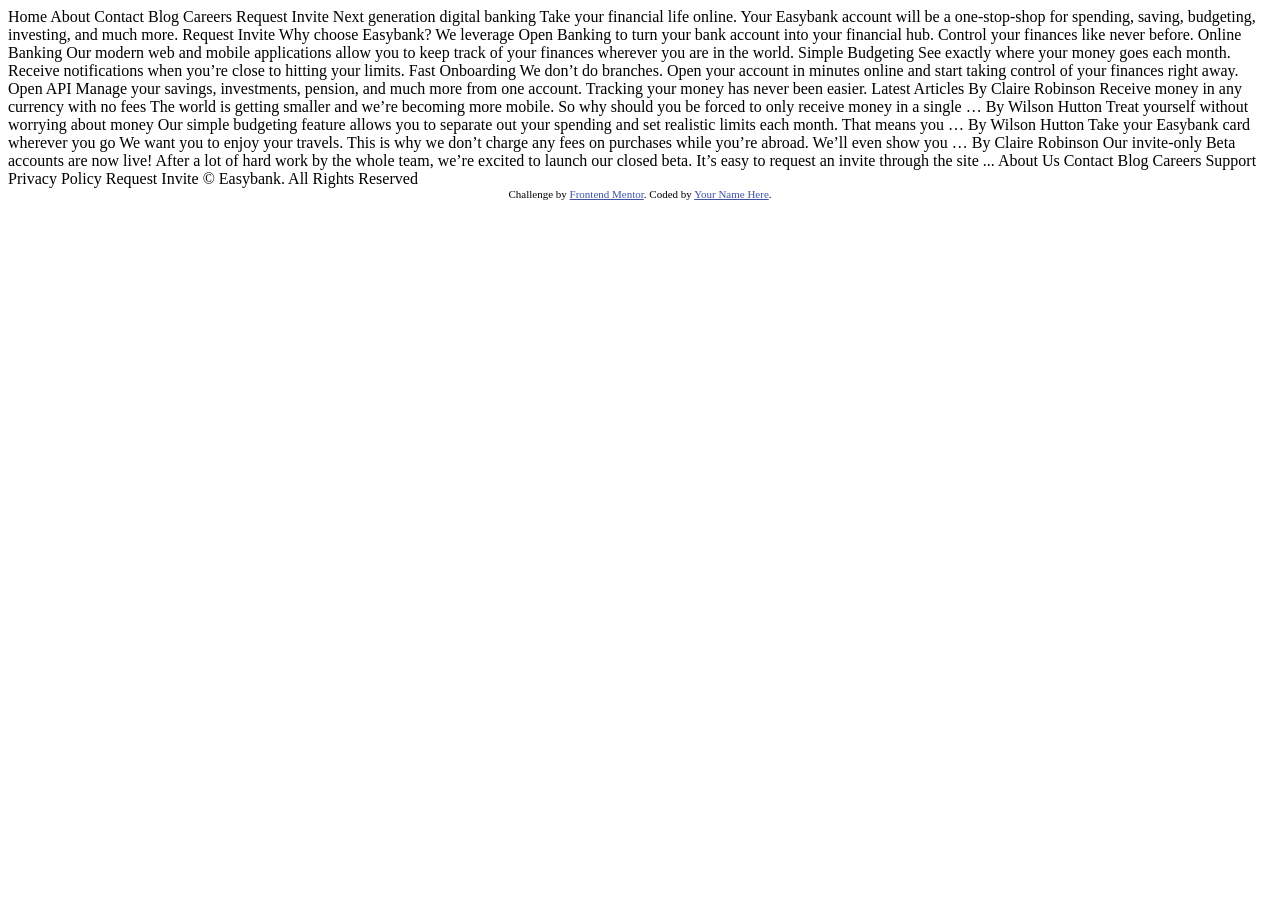
==== index.html @ 7a224f10 "Add" ====
<!DOCTYPE html>
<html lang="en">
<head>
  <meta charset="UTF-8">
  <meta name="viewport" content="width=device-width, initial-scale=1.0"> <!-- displays site properly based on user's device -->

  <link rel="icon" type="image/png" sizes="32x32" href="./images/favicon-32x32.png">
  
  <title>Frontend Mentor | Easybank landing page</title>

  <!-- Feel free to remove these styles or customise in your own stylesheet 👍 -->
  <style>
    .attribution { font-size: 11px; text-align: center; }
    .attribution a { color: hsl(228, 45%, 44%); }
  </style>
</head>
<body>

  Home
  About
  Contact
  Blog
  Careers

  Request Invite



  Next generation digital banking

  Take your financial life online. Your Easybank account will be a one-stop-shop 
  for spending, saving, budgeting, investing, and much more.

  Request Invite



  Why choose Easybank?

  We leverage Open Banking to turn your bank account into your financial hub. Control 
  your finances like never before.

  Online Banking
  Our modern web and mobile applications allow you to keep track of your finances 
  wherever you are in the world.

  Simple Budgeting
  See exactly where your money goes each month. Receive notifications when you’re 
  close to hitting your limits.

  Fast Onboarding
  We don’t do branches. Open your account in minutes online and start taking control 
  of your finances right away.

  Open API
  Manage your savings, investments, pension, and much more from one account. Tracking 
  your money has never been easier.

  

  Latest Articles

  By Claire Robinson
  Receive money in any currency with no fees
  The world is getting smaller and we’re becoming more mobile. So why should you be 
  forced to only receive money in a single …

  By Wilson Hutton
  Treat yourself without worrying about money
  Our simple budgeting feature allows you to separate out your spending and set 
  realistic limits each month. That means you …

  By Wilson Hutton
  Take your Easybank card wherever you go
  We want you to enjoy your travels. This is why we don’t charge any fees on purchases 
  while you’re abroad. We’ll even show you …

  By Claire Robinson
  Our invite-only Beta accounts are now live!
  After a lot of hard work by the whole team, we’re excited to launch our closed beta. 
  It’s easy to request an invite through the site ...

  

  About Us
  Contact
  Blog
  Careers
  Support
  Privacy Policy

  Request Invite

  © Easybank. All Rights Reserved
  
  <div class="attribution">
    Challenge by <a href="https://www.frontendmentor.io?ref=challenge" target="_blank">Frontend Mentor</a>. 
    Coded by <a href="#">Your Name Here</a>.
  </div>
</body>
</html>
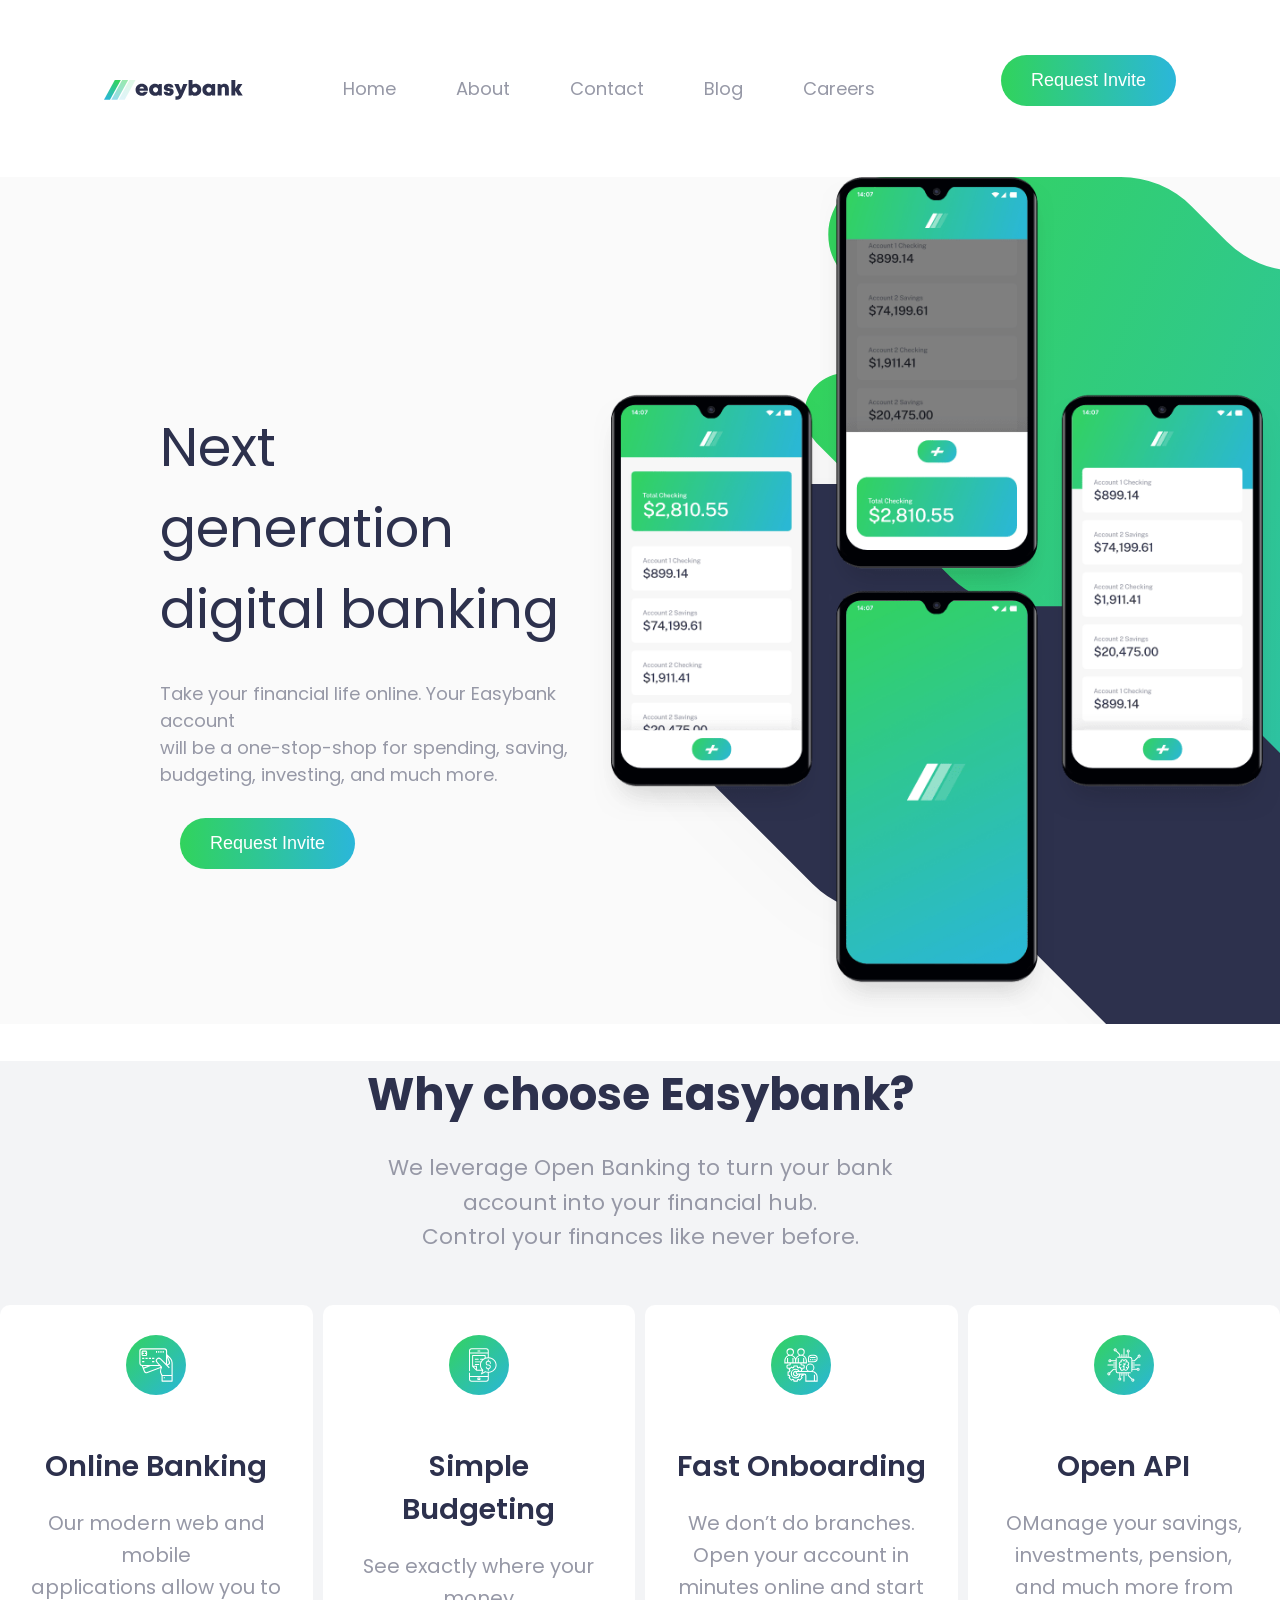
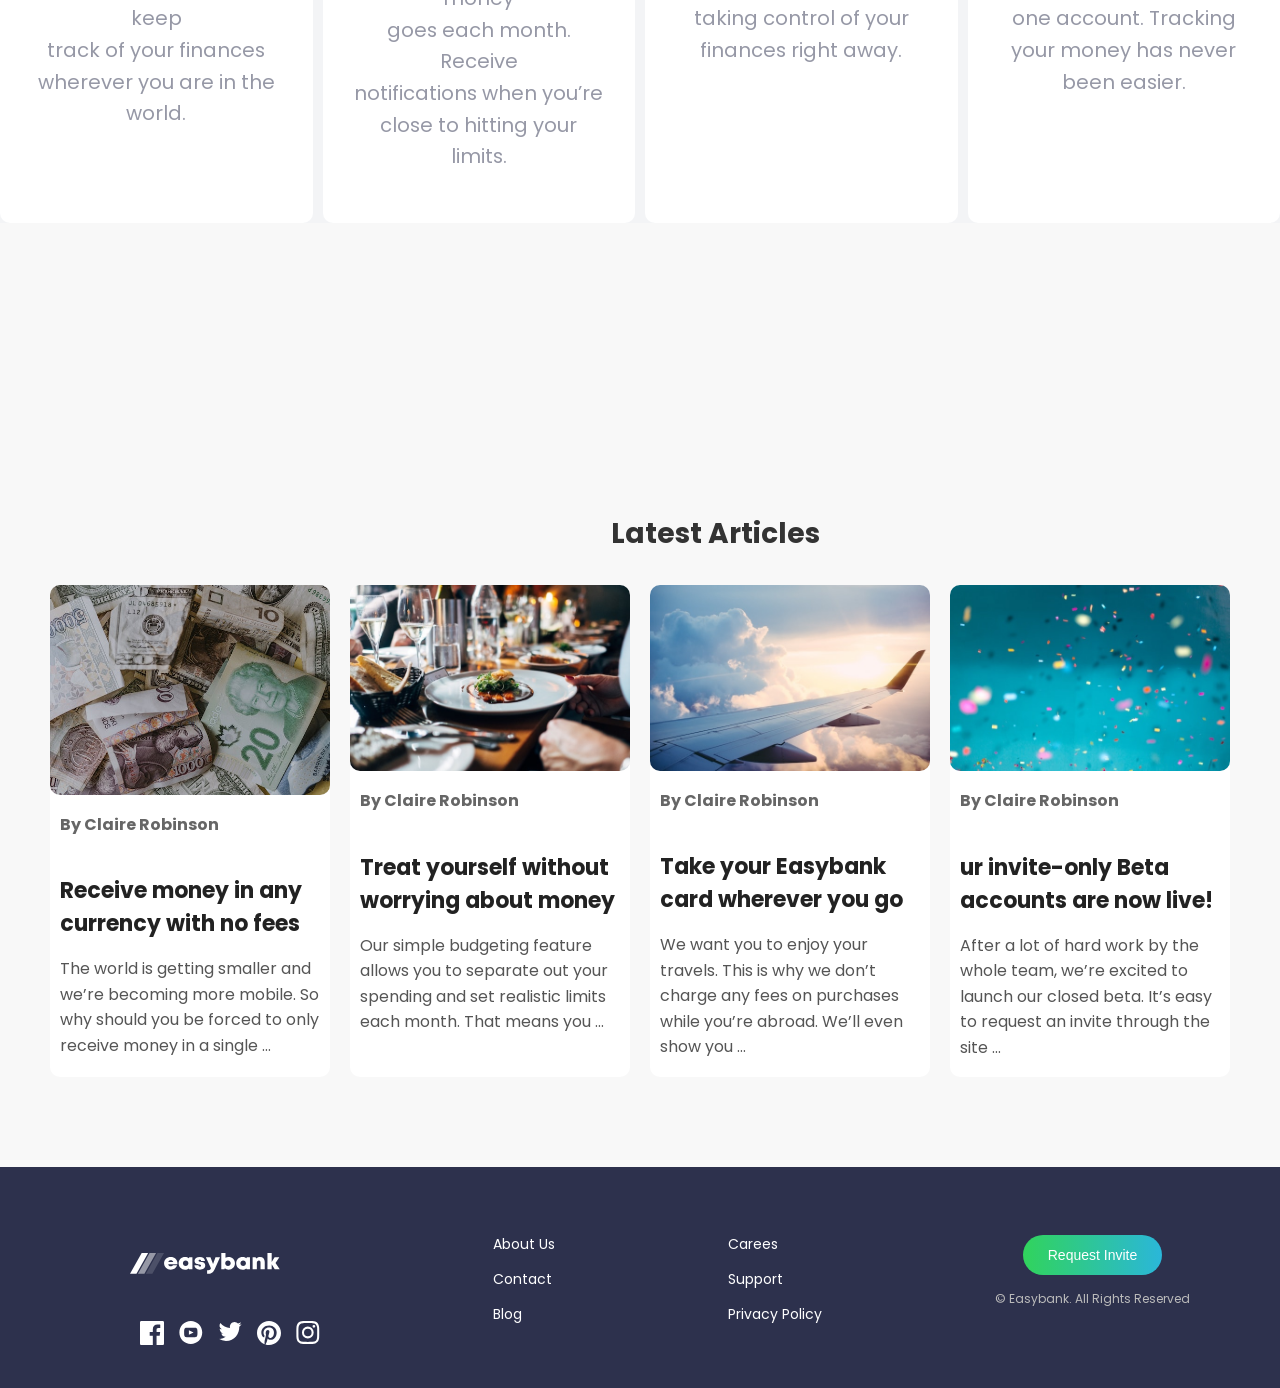
==== commit d8392898: "Edit" ====
--- a/index.html
+++ b/index.html
@@ -1,101 +1,178 @@
 <!DOCTYPE html>
 <html lang="en">
 <head>
-  <meta charset="UTF-8">
-  <meta name="viewport" content="width=device-width, initial-scale=1.0"> <!-- displays site properly based on user's device -->
-
-  <link rel="icon" type="image/png" sizes="32x32" href="./images/favicon-32x32.png">
-  
-  <title>Frontend Mentor | Easybank landing page</title>
-
-  <!-- Feel free to remove these styles or customise in your own stylesheet 👍 -->
-  <style>
-    .attribution { font-size: 11px; text-align: center; }
-    .attribution a { color: hsl(228, 45%, 44%); }
-  </style>
+    <meta charset="UTF-8">
+    <meta name="viewport" content="width=device-width, initial-scale=1.0">
+    <link rel="stylesheet" href="cssfile/style.css">
+    <link rel="icon"  href="./images/favicon-32x32.png">
+    <title>Ease Bank</title>
 </head>
 <body>
+    <!--nav bar-->
+    <nav>
+        <!--logo-->
+        <div class="logo"><img src="images/logo.svg"></div>
+        
+        <div class="menu-toggle" onclick="toggleMenu()">
+            <img src="images/icon-hamburger.svg" alt="Menu">
+        </div>
 
-  Home
-  About
-  Contact
-  Blog
-  Careers
+        <div class="link">
+            <div class="close-btn" onclick="toggleMenu()">&times;</div> 
+            <a href="#">Home</a>
+            <a href="#">About</a>
+            <a href="#">Contact</a>
+            <a href="#">Blog</a>
+            <a href="#">Careers</a>
+            <div class="button"><input type="button" value="Request Invite" class="btn"></div>
+        </div>
+    </nav>
+    
 
-  Request Invite
+    <!--intro section-->
+    <section>
+        <div class="content">
+            <h1>Next generation <br>digital banking</h1>
+            <p>
+                Take your financial life online. Your Easybank account<br> will be a one-stop-shop 
+                for spending, saving,<br> budgeting, investing, and much more.
+              </p>
+            <div class="button"><input type="button" value="Request Invite" class="btn"></div>
+        </div>
+        <div class="image"><img src="images/image-mockups.png"></div>
+    </section>
+
+    <!--section 2-->
+    <div class="section2">
+        <div class="content">
+            <h2>Why choose Easybank?</h2>
+            <p>
+                We leverage Open Banking to turn your bank account into your financial hub.<br> Control 
+  your finances like never before.
+            </p>
+            
+        </div>
+        
+        
+          <div class="service">
+            <div class="card">
+                <img src="images/icon-online.svg">
+                <h3>Online Banking</h3>
+                <p>Our modern web and mobile<br>
+                     applications allow you to keep<br>
+                      track of your finances 
+                    wherever you are in the world.</p>
+            </div>
+            <div class="card">
+                <img src="images/icon-budgeting.svg">
+                <h3>Simple Budgeting</h3>
+                <p>See exactly where your money<br>
+                     goes each month. Receive <br>
+                     notifications when you’re 
+                    close to hitting your limits. 
+                </div>
+              
+            <div class="card">
+                <img src="images/icon-onboarding.svg">
+                <h3>Fast Onboarding</h3>
+                <p>We don’t do branches. Open your
+                     account in minutes online and start 
+                     taking control of your finances right away.
+                  
+            </div>
+
+            <div class="card">
+                <img src="images/icon-api.svg">
+                <h3>Open API</h3>
+                <p>OManage your savings, investments, 
+                    pension, and much more from one 
+                    account. Tracking 
+                    your money has never been easier. 
+            </div>
+          </div>
+    </div>
+
+    <!--section 3-->
+    <div class="section3">
+        <div class="content">
+            <h2>Latest Articles</h2>
+        </div>
+        
+        
+          <div class="last-section">
+            <div class="last">
+                <img src="images/image-currency.jpg">
+                <h6>By Claire Robinson</h6>
+                <h3>Receive money in any currency with no fees</h3>
+                <p>The world is getting smaller and we’re becoming more mobile. So why should you be 
+                    forced to only receive money in a single …</p>
+            </div>
+            <div class="last">
+                <img src="images/image-restaurant.jpg">
+                <h6>By Claire Robinson</h6>
+                <h3>Treat yourself without worrying about money</h3>
+                <p>Our simple budgeting feature allows you to separate out your spending and set 
+                    realistic limits each month. That means you …
+                </div>
+              
+            <div class="last">
+                <img src="images/image-plane.jpg">
+                <h6>By Claire Robinson</h6>
+                <h3>Take your Easybank card wherever you go</h3>
+                <p>We want you to enjoy your travels. This is why we don’t charge any fees on purchases 
+                    while you’re abroad. We’ll even show you …
+                  
+            </div>
+
+            <div class="last">
+                <img src="images/image-confetti.jpg">
+                <h6>By Claire Robinson</h6>
+                <h3>ur invite-only Beta accounts are now live!</h3>
+                <p>After a lot of hard work by the whole team, we’re excited to launch our closed beta. 
+                    It’s easy to request an invite through the site ...
+                  </p>
+          </div>
+    </div>
+    </div>
+<!--footer-->
+<footer>
+   <div>
+        <div class="logo"><img src="images/logo.svg"></div>
+        <div class="media">
+            
+                <a href=""><img src="images/icon-facebook.svg"></a>
+                <a href=""><img src="images/icon-youtube.svg"></a>
+                <a href=""><img src="images/icon-twitter.svg"></a>
+                <a href=""><img src="images/icon-pinterest.svg"></a>
+                <a href=""><img src="images/icon-instagram.svg"></a>
+            
+        </div>
+    </div>
+        <div class="about">
+           <ul> 
+            <li> <a href="">About Us</a></li>
+            <li> <a href="">Contact</a></li>
+            <li><a href="">Blog</a></li>
+        </ul>
+      </div>
+    <div class="about">
+        <ul>
+        <li> <a href="">Carees</a></li>
+        <li> <a href="">Support</a></li>
+        <li><a href="">Privacy Policy</a></li>
+    </ul>
 
 
+    </div>
+    <div class="end">
+        <div class="button"><input type="button" value="Request Invite" class="btn"></div>
+        <p>© Easybank. All Rights Reserved</p>
+    </div>
+   
 
-  Next generation digital banking
-
-  Take your financial life online. Your Easybank account will be a one-stop-shop 
-  for spending, saving, budgeting, investing, and much more.
-
-  Request Invite
-
-
-
-  Why choose Easybank?
-
-  We leverage Open Banking to turn your bank account into your financial hub. Control 
-  your finances like never before.
-
-  Online Banking
-  Our modern web and mobile applications allow you to keep track of your finances 
-  wherever you are in the world.
-
-  Simple Budgeting
-  See exactly where your money goes each month. Receive notifications when you’re 
-  close to hitting your limits.
-
-  Fast Onboarding
-  We don’t do branches. Open your account in minutes online and start taking control 
-  of your finances right away.
-
-  Open API
-  Manage your savings, investments, pension, and much more from one account. Tracking 
-  your money has never been easier.
-
-  
-
-  Latest Articles
-
-  By Claire Robinson
-  Receive money in any currency with no fees
-  The world is getting smaller and we’re becoming more mobile. So why should you be 
-  forced to only receive money in a single …
-
-  By Wilson Hutton
-  Treat yourself without worrying about money
-  Our simple budgeting feature allows you to separate out your spending and set 
-  realistic limits each month. That means you …
-
-  By Wilson Hutton
-  Take your Easybank card wherever you go
-  We want you to enjoy your travels. This is why we don’t charge any fees on purchases 
-  while you’re abroad. We’ll even show you …
-
-  By Claire Robinson
-  Our invite-only Beta accounts are now live!
-  After a lot of hard work by the whole team, we’re excited to launch our closed beta. 
-  It’s easy to request an invite through the site ...
-
-  
-
-  About Us
-  Contact
-  Blog
-  Careers
-  Support
-  Privacy Policy
-
-  Request Invite
-
-  © Easybank. All Rights Reserved
-  
-  <div class="attribution">
-    Challenge by <a href="https://www.frontendmentor.io?ref=challenge" target="_blank">Frontend Mentor</a>. 
-    Coded by <a href="#">Your Name Here</a>.
-  </div>
+</footer>
+<script>function toggleMenu() {
+    document.querySelector('.link').classList.toggle('active');
+}</script>
 </body>
-</html>+</html>
--- a/cssfile/style.css
+++ b/cssfile/style.css
@@ -0,0 +1,491 @@
+
+@import url('https://fonts.googleapis.com/css2?family=Open+Sans:ital,wght@0,300..800;1,300..800&family=Poppins:ital,wght@0,100;0,200;0,300;0,400;0,500;0,600;0,700;0,800;0,900;1,100;1,200;1,300;1,400;1,500;1,600;1,700;1,800;1,900&family=Public+Sans:ital,wght@0,100..900;1,100..900&display=swap');
+
+:root{
+
+/*Primary*/
+--DarkBlue: hsl(233, 26%, 24%);
+--LimeGreen: hsl(136, 65%, 51%);
+--BrightCyan: hsl(192, 70%, 51%);
+
+
+/* Neutral*/
+--GrayishBlue: hsl(233, 8%, 62%);
+--LightGrayishBlue: hsl(220, 16%, 96%);
+--VeryLightGray: hsl(0, 0%, 98%);
+--White: hsl(0, 0%, 100%);
+}
+body{
+    padding: 0px;
+    margin: 0px;
+    box-sizing: border-box;
+    Font-size: 18px;
+    font-family: "Poppins", serif;
+    font-style: normal;
+}
+h1,h2.h3,h4,h5,h6{
+    Font-size: 18px;
+    font-family: "Poppins", serif;
+    font-style: normal;
+
+}
+/*===========
+   header-nav
+  ==========*/   
+nav{
+background-color:var(--White) ;
+display: flex;
+justify-content: space-between;
+align-items: center;
+padding: 15px 5%;
+}
+.menu-toggle {
+    display: none;
+    cursor: pointer;
+}
+
+.menu-toggle img {
+    width: 30px;
+    height: 30px;
+}
+.link {
+    display: flex;
+    gap: 20px;
+    align-items: left;
+    flex: 1;
+    justify-content: left;
+}
+.close-btn {
+    display: none;
+    font-size: 30px;
+    cursor: pointer;
+    align-self: flex-end;
+    margin-bottom: 20px;
+}
+.button {
+    margin-left: auto;
+}
+
+.logo , .link {
+padding: 40px;
+    
+}
+.logo img{
+    margin-top: 10px;
+}
+.link a {
+    padding: 20px;
+    position: relative;
+    color: var(--GrayishBlue);
+    text-decoration: none;
+    transition: color 0.3s ease-in-out;
+}
+
+.link a:hover {
+    color: var(--Black);
+}
+
+.close-btn {
+    font-size: 30px;
+    cursor: pointer;
+    align-self: flex-end;
+    margin-bottom: 20px;
+}
+.link a::after {
+    content: "";
+    position: absolute;
+    left: 0;
+    bottom: -4px; 
+    width: 100%;
+    height: 3px; 
+    background-color: var(--LimeGreen);
+    transform: scaleX(0);
+    transition: transform 0.3s ease-in-out;
+}
+
+.link a:hover::after {
+    transform: scaleX(1);
+}
+
+
+.btn {
+    border-radius: 30px;
+    border: none;
+    padding: 15px 30px;
+    font-size: 1em;
+    color: var(--White);
+    background: linear-gradient(to right,hsl(136, 65%, 51%),hsl(192, 70%, 51%)); 
+
+}
+.btn:hover {
+    background: linear-gradient(to right,hsl(136, 71%, 71%),hsl(192, 74%, 73%)); 
+    cursor: pointer;
+    
+}
+
+
+/*==================
+intro section
+===================*/
+
+section{
+    background-color: var(--VeryLightGray);
+    display: flex;
+    justify-content: space-between;
+}
+.content{
+    margin: 200px 0px 30px 150px;
+    
+}
+section h1 {
+    color: var(--DarkBlue);
+    margin: 30px 10px;
+    font-size: 3em;
+    font-weight: 400;
+}
+
+section p{
+    margin: 30px 10px ;
+    font-weight: 400;
+    color: var(--GrayishBlue);
+}
+
+section .button{ margin: 30px ;
+}
+
+section .image {
+    background-image: url(bg-intro-desktop.svg);
+   
+    
+}
+section .image img{
+  width: 100%;
+
+}
+
+/*==============
+  section 2
+  ==============*/
+  .section2 {
+    width: 100%;
+    background-color: var(--LightGrayishBlue);
+    text-align: center;
+}
+
+.section2 .content {
+    max-width: 600px;
+    margin: 0 auto 50px auto;
+}
+
+.section2 h2 {
+    color: var(--DarkBlue);
+    font-size: 2.5em;
+    font-weight: 700;
+    margin-bottom: 15px;
+}
+
+.section2 p {
+    font-size: 1.2em;
+    color: var(--GrayishBlue);
+    line-height: 1.6;
+}
+
+.service {
+    display: grid;
+    grid-template-columns: repeat(auto-fit, minmax(250px, 1fr));
+    gap: 10px;
+    justify-content: center;
+}
+
+.card {
+    background: white;
+    padding: 30px;
+    border-radius: 10px;
+
+    text-align: center;
+    transition: transform 0.3s ease-in-out, box-shadow 0.3s ease-in-out;
+}
+
+.card img {
+    width: 60px;
+    margin-bottom: 15px;
+}
+
+.card h3 {
+    color: var(--DarkBlue);
+    font-size: 1.6em;
+    font-weight: 600;
+    margin-bottom: 10px;
+}
+
+.card p {
+    color: var(--GrayishBlue);
+    font-size: 1.1em;
+    line-height: 1.6;
+}
+
+
+/*=================
+last section
+===============*/
+.section3 {
+    width: 100%;
+    padding: 10vh 0;
+    background-color: #f8f8f8;
+    text-align: center;
+}
+
+.section3 .content h2 {
+    font-size: 28px;
+    color: #333;
+    margin-bottom: 30px;
+}
+
+.last-section {
+    padding: 0 50px;
+    display: grid;
+    grid-template-columns: repeat(auto-fit, minmax(250px, 1fr));
+    gap: 20px;
+}
+
+.last {
+    background: white;
+    border-radius: 10px;
+    text-align: left;
+    transition: transform 0.3s ease-in-out;
+}
+
+
+.last img {
+    width: 100%;
+    border-radius: 10px;
+}
+
+.last h6 {
+    padding:  0px 10px;
+    font-size: 16px;
+    color: #666;
+    margin-top: 10px;
+}
+
+.last h3 {
+    padding:  0px 10px;
+    font-size: 22px;
+    color: #222;
+    margin: 10px 0;
+    transition: all 0.3s ease-in-out;
+}
+.last h3:hover{
+color: #4dc46b;
+cursor: pointer;
+}
+
+.last p {
+    padding:  0px 10px;
+    font-size: 16px;
+    color: #555;
+    line-height: 1.6;
+}
+
+/*==========
+footer
+============*/
+
+/*alakawi*/
+footer {
+    background-color: #2d314d;
+    color: white;
+    padding: 4vh 10vh;
+    display: flex;
+    flex-wrap: wrap;
+    justify-content: space-between;
+    align-items: center;
+}
+
+
+footer .logo img {
+    width: 150px;
+    filter:brightness(0) invert(1);
+}
+
+footer .media {
+    display: flex;
+    gap: 15px;
+    margin-left: 50px;
+}
+
+footer .media a img {
+    width: 24px;
+    transition: transform 0.3s ease-in-out, opacity 0.3s;
+}
+
+footer .media a:hover img {
+    transform: scale(1.2);
+    opacity: 0.8;
+}
+
+footer .about ul {
+    list-style: none;
+    padding: 0;
+}
+
+footer .about ul li {
+    margin: 8px 0;
+}
+
+footer .about ul li a {
+    text-decoration: none;
+    color: white;
+    font-size: 14px;
+    transition: color 0.3s;
+}
+
+footer .about ul li a:hover {
+    color: #31d35c;
+}
+
+footer .end {
+    text-align: center;
+}
+
+footer .btn {
+    background-color: #31d35c;
+    color: white;
+    padding: 12px 25px;
+    border: none;
+    border-radius: 25px;
+    font-size: 14px;
+    cursor: pointer;
+    transition: background 0.3s ease-in-out;
+}
+
+footer .btn:hover {
+    background-color: #2bb24c;
+}
+
+footer .end p {
+    font-size: 12px;
+    color: #bbb;
+    margin-top: 15px;
+}
+@media screen and (max-width: 1200px) {
+    *{
+        font-size: 12px;
+    }
+    .card h3 {
+        font-size: 1.2em;
+    }
+    .card p {
+        font-size: 0.9em;
+    }
+    .last h3 {
+        font-size: 18px;
+    }
+}
+@media screen and (max-width: 980px) {
+
+    footer .media {
+        margin-left: 20px;
+    }
+    footer .media a img {
+        width: 20px;
+    }
+    footer .btn {
+        padding: 10px 20px;
+        font-size: 12px;
+    }   
+    .link {
+        display: none;
+        flex-direction: column;
+        position: absolute;
+        top: 60px;
+        right: 0;
+        width: 100%;
+        background-color: white;
+        text-align: center;
+        box-shadow: 0px 4px 10px rgba(0, 0, 0, 0.1);
+    }
+
+    .link a {
+        padding: 15px;
+        display: block;
+        color: black;
+        text-decoration: none;
+        font-size: 20px;
+    }
+    .close-btn{
+        display: block;
+    }
+    .menu-toggle {
+        display: block;
+    }
+
+    .link.active {
+        display: flex;
+    }
+}
+@media screen and (max-width: 700px) {
+    nav {
+        flex-direction: column;
+        text-align: center;
+    }
+
+    .link {
+        display: none;
+        flex-direction: column;
+        position: absolute;
+        top: 60px;
+        right: 0;
+        width: 100%;
+        background-color: white;
+        text-align: center;
+        box-shadow: 0px 4px 10px rgba(0, 0, 0, 0.1);
+    }
+    .close-btn{
+        display: block;
+    }
+    .link a {
+        padding: 15px;
+        display: block;
+        color: black;
+        text-decoration: none;
+        font-size: 20px;
+    }
+
+    .menu-toggle {
+        display: block;
+    }
+
+    .link.active {
+        display: flex;
+    }
+    section {
+        flex-direction: column;
+        align-items: center;
+        text-align: center;
+    }
+
+    .content {
+        margin: 50px 20px;
+    }
+
+    .service {
+        grid-template-columns: 1fr;
+    }
+
+    .last-section {
+        grid-template-columns: 1fr;
+        padding: 0 20px;
+    }
+
+    footer {
+        flex-direction: column;
+        text-align: center;
+    }
+
+    footer .media {
+        justify-content: center;
+        margin-left: 0;
+        margin-top: 15px;
+    }
+}
